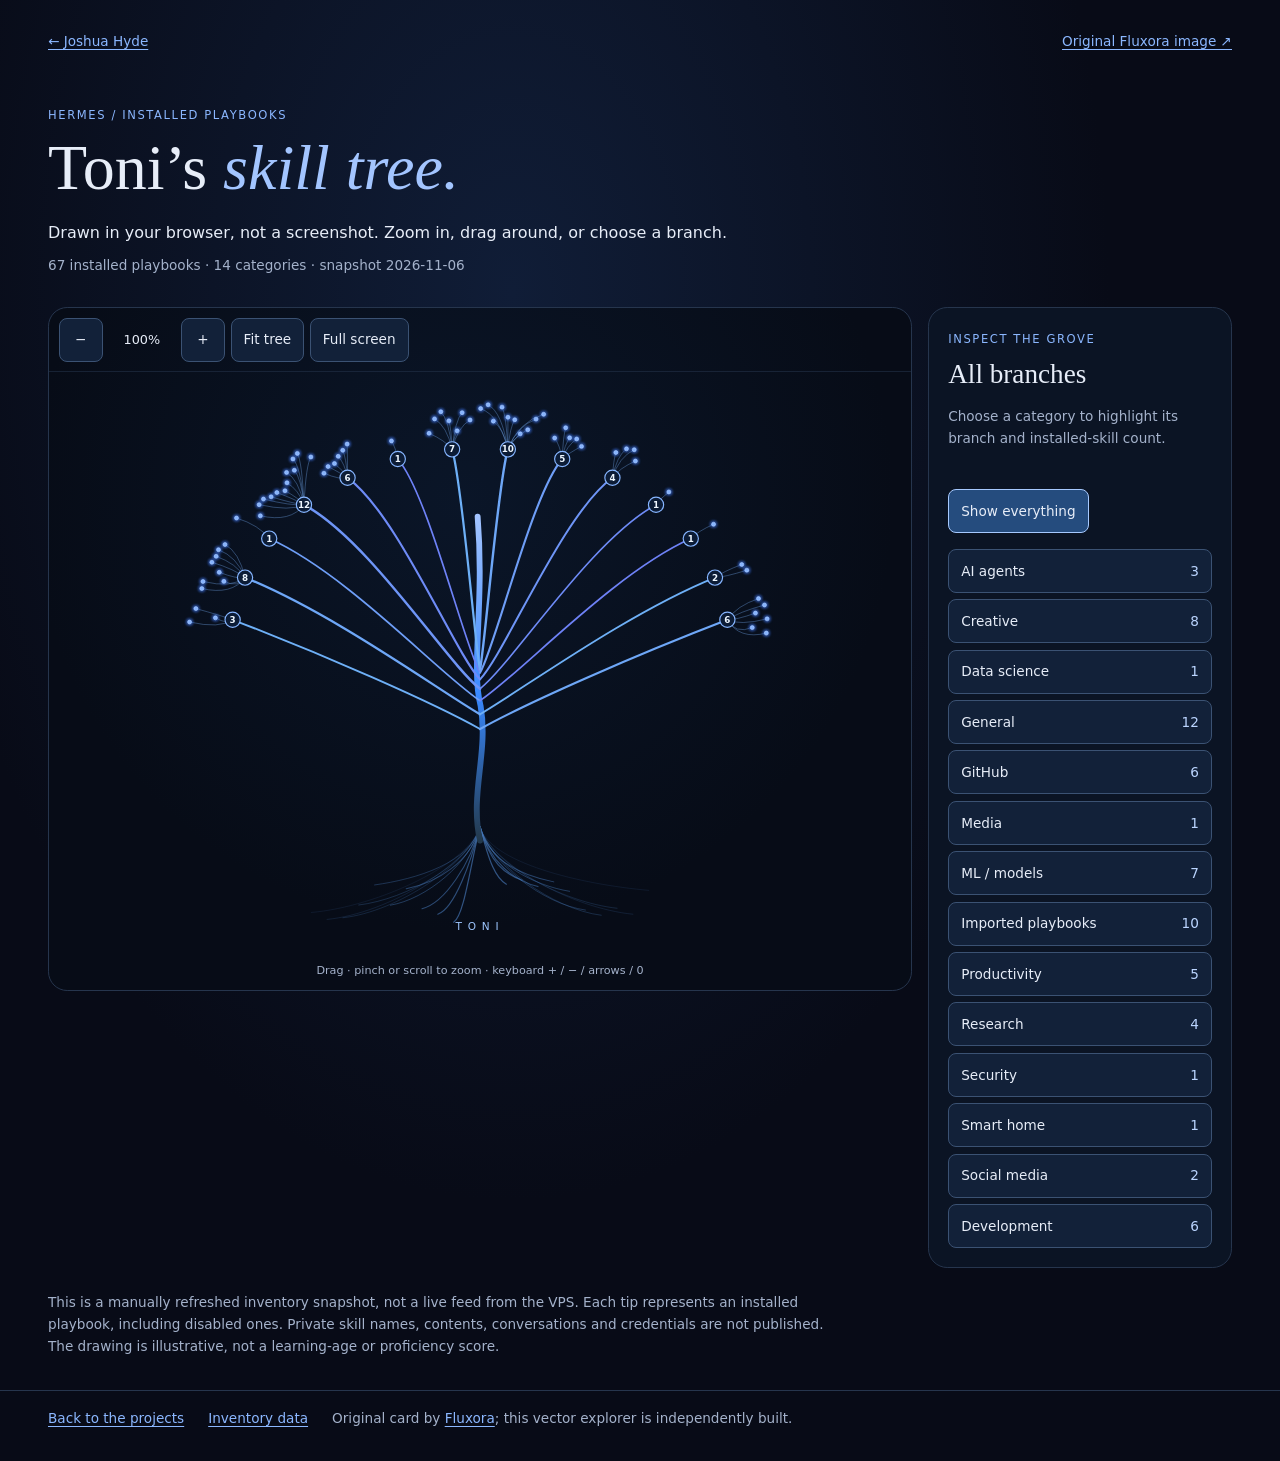
==== skill-tree.html @ 3e9c1ed3 "feat: add interactive browser-rendered skill tree" ====
<!doctype html>
<html lang="en">
<head>
  <meta charset="utf-8">
  <meta name="viewport" content="width=device-width, initial-scale=1">
  <meta name="theme-color" content="#080b17">
  <title>Toni’s interactive Hermes skill tree — Joshua Hyde</title>
  <meta name="description" content="Explore Toni’s real installed Hermes skill inventory as a browser-rendered tree. Zoom, pan and highlight categories without exposing private agent data.">
  <link rel="canonical" href="https://joshuahyde.github.io/skill-tree.html">
  <meta property="og:title" content="Toni’s interactive Hermes skill tree">
  <meta property="og:description" content="A real skill-inventory snapshot rendered as an interactive electric-blue grove.">
  <meta property="og:type" content="website">
  <meta property="og:url" content="https://joshuahyde.github.io/skill-tree.html">
  <meta property="og:image" content="https://joshuahyde.github.io/assets/toni-skill-tree.webp">
  <meta name="twitter:card" content="summary_large_image">
  <link rel="icon" href="favicon.svg" type="image/svg+xml">
  <link rel="stylesheet" href="skill-tree.css">
  <script src="skill-tree.js" defer></script>
</head>
<body>
  <header>
    <a href="./#toni-skill-tree">← Joshua Hyde</a>
    <a href="assets/toni-skill-tree.webp" target="_blank" rel="noopener">Original Fluxora image ↗</a>
  </header>
  <main>
    <div class="intro">
      <p class="eyebrow">Hermes / installed playbooks</p>
      <h1>Toni’s <em>skill tree.</em></h1>
      <p>Drawn in your browser, not a screenshot. Zoom in, drag around, or choose a branch.</p>
      <p id="snapshot" class="muted" role="status" aria-live="polite">An installed-skill inventory snapshot, rendered locally.</p>
    </div>
    <div class="explorer">
      <section class="scene-shell" aria-label="Interactive skill-tree explorer">
        <div class="toolbar" role="group" aria-label="Tree view controls">
          <button id="zoom-out" type="button" aria-label="Zoom out" disabled>−</button>
          <output id="zoom-value" aria-live="off">100%</output>
          <button id="zoom-in" type="button" aria-label="Zoom in" disabled>+</button>
          <button id="fit" type="button" disabled>Fit tree</button>
          <button id="fullscreen" type="button" disabled>Full screen</button>
        </div>
        <svg id="tree" viewBox="-600 -500 1200 1000" xmlns="http://www.w3.org/2000/svg"
             tabindex="0" role="group" aria-label="Skill tree. Drag to pan; pinch or use plus and minus to zoom. Arrow keys pan; zero fits the tree. Choose a category below for details.">
          <defs>
            <linearGradient id="wood" x1="0" y1="1" x2="0" y2="0"><stop stop-color="#23394c"/><stop offset="0.45" stop-color="#3989ff"/><stop offset="1" stop-color="#a2c3ff"/></linearGradient>
            <filter id="glow" x="-100%" y="-100%" width="300%" height="300%"><feGaussianBlur stdDeviation="2.2"/></filter>
          </defs>
          <g id="roots" aria-hidden="true"></g>
          <g id="trunk" aria-hidden="true"></g>
          <g id="branches"></g>
        </svg>
        <img id="fallback" src="assets/toni-skill-tree-640.webp" width="640" height="800" alt="The static electric-blue tree, available if interactive rendering fails.">
        <p class="gesture-hint">Drag · pinch or scroll to zoom · keyboard + / − / arrows / 0</p>
      </section>
      <aside class="details" aria-labelledby="branch-title">
        <p class="eyebrow">Inspect the grove</p>
        <h2 id="branch-title">All branches</h2>
        <p id="branch-info" aria-live="polite">Choose a category to highlight its branch and installed-skill count.</p>
        <button id="show-all" type="button" aria-pressed="true" disabled>Show everything</button>
        <div id="categories" class="categories" role="group" aria-label="Skill categories"></div>
      </aside>
    </div>
    <p class="disclosure">This is a manually refreshed inventory snapshot, not a live feed from the VPS.
      Each tip represents an installed playbook, including disabled ones. Private skill names, contents,
      conversations and credentials are not published. The drawing is illustrative, not a learning-age or proficiency score.</p>
    <noscript><p>The interactive view needs JavaScript. You can still <a href="assets/toni-skill-tree.webp">open and zoom the full-size image</a>.</p></noscript>
  </main>
  <footer><a href="./#work">Back to the projects</a><a href="assets/toni-skills-summary.json">Inventory data</a><span>Original card by <a href="https://hermes-explainer.fluxora.build/?grow=1" target="_blank" rel="noopener">Fluxora</a>; this vector explorer is independently built.</span></footer>
</body>
</html>
---- skill-tree.css ----
:root{color-scheme:dark;--bg:#080b17;--text:#e7edf8;--muted:#a4b2cb;--accent:#8bb7ff;--line:#26354d;font-family:system-ui,sans-serif;overflow-wrap:break-word;text-wrap:pretty}
*,*::before,*::after{box-sizing:border-box;min-width:0}
body{margin:0;min-height:100svh;background:radial-gradient(ellipse at 40% 20%,#101d37 0,transparent 55%),var(--bg);color:var(--text);line-height:1.65}
a{color:var(--accent);text-underline-offset:.25em}a:hover{color:#fff}
header,main,footer{max-inline-size:1480px;margin-inline:auto;padding-inline:clamp(1rem,4vw,3rem)}
header{display:flex;justify-content:space-between;flex-wrap:wrap;gap:.5rem 1.5rem;padding-block:1.2rem}header a{display:inline-flex;align-items:center;min-block-size:44px;font-size:.85rem}
.intro{padding-block:1rem 1.4rem}.eyebrow{color:var(--accent);text-transform:uppercase;letter-spacing:.14em;font-size:.72rem;margin-block:.2rem .5rem}
h1{font:400 clamp(2.3rem,5vw,4.2rem)/1.1 Georgia,serif;margin-block:.2rem 1rem;text-wrap:balance}h1 em{color:#a3c5ff}h2{font:400 1.7rem/1.25 Georgia,serif;margin-block:.4rem .8rem}.intro p{margin-block:.5rem}.muted,.disclosure,footer{color:var(--muted);font-size:.85rem}
.explorer{display:grid;grid-template-columns:minmax(0,1fr) minmax(15rem,19rem);gap:1rem;align-items:start}
.scene-shell{position:relative;display:grid;grid-template-rows:auto minmax(0,1fr) auto;block-size:clamp(30rem,76svh,56rem);border:1px solid var(--line);border-radius:1.2rem;overflow:clip;background:radial-gradient(circle at 48% 28%,#11294b55,transparent 65%),#070c17}
.toolbar{display:flex;align-items:center;flex-wrap:wrap;gap:.35rem;padding:.6rem;z-index:1;border-block-end:1px solid #26354d88}
button{font:inherit;font-size:.85rem;color:var(--text);background:#122139;border:1px solid #3b5273;border-radius:.5rem;min-block-size:44px;min-inline-size:44px;padding:.45rem .75rem;cursor:pointer;touch-action:manipulation;user-select:none}
button:hover{background:#1c3456;border-color:#88b5f3}button:active{background:#29466b}button[aria-pressed=true]{background:#254c7e;border-color:#a6c9ff}
#zoom-value{min-inline-size:4.2rem;text-align:center;font-variant-numeric:tabular-nums;font-size:.8rem}
:focus-visible{outline:2px solid #bad5ff;outline-offset:4px}
#tree{display:none;inline-size:100%;block-size:100%;touch-action:none;cursor:grab;user-select:none;overflow:hidden}#tree.dragging{cursor:grabbing}.scene-shell.ready #tree{display:block}.scene-shell.ready #fallback{display:none}
#fallback{display:block;max-inline-size:100%;max-block-size:100%;inline-size:auto;block-size:auto;object-fit:contain;justify-self:center}
.gesture-hint{font-size:.7rem;color:var(--muted);text-align:center;margin:.25rem .8rem .6rem;pointer-events:none}
.details{border:1px solid var(--line);border-radius:1.2rem;background:#0b1424;padding:1.2rem}.details>p:not(.eyebrow){color:var(--muted);font-size:.85rem;min-block-size:4.4rem}.categories{display:grid;gap:.4rem;margin-block-start:1rem}.categories button{display:flex;justify-content:space-between;align-items:center;text-align:start;gap:1rem}.categories span:last-child{color:#bbd5ff;font-variant-numeric:tabular-nums}.categories button[aria-pressed=true] span{color:#fff}
.branch{cursor:pointer;opacity:1;transition:opacity .16s ease}.branch.dim{opacity:.12}.branch.selected .wood{stroke:#cce2ff!important}.branch .wood{fill:none;stroke-linecap:round}.branch .hit{fill:none;stroke:transparent;stroke-width:25px;pointer-events:stroke}.leaf{stroke:#b1d2ff;stroke-width:1;fill:#86b3ff}.halo{fill:#437dff;opacity:.55;filter:url(#glow)}.hub{fill:#0c1c36;stroke:#86b5ff;stroke-width:2}.branch.selected .hub,.branch:hover .hub,.branch:focus-visible .hub{fill:#77b3ff;stroke:#fff}.branch:focus-visible .hub{stroke-width:5}.node-count{fill:#eff7ff;font:600 15px system-ui,sans-serif;text-anchor:middle;pointer-events:none}
.disclosure{max-inline-size:92ch;margin-block:1.4rem 2rem}.scene-shell:fullscreen{block-size:100dvh;inline-size:100vw;border-radius:0;border:0;background:#070c17}footer{display:flex;flex-wrap:wrap;gap:.5rem 1.5rem;padding-block:1rem 2rem;border-block-start:1px solid var(--line)}
@media(max-width:850px){.explorer{grid-template-columns:minmax(0,1fr)}.scene-shell{block-size:70svh;min-block-size:29rem}.categories{grid-template-columns:repeat(auto-fit,minmax(min(100%,12rem),1fr))}.details>p:not(.eyebrow){min-block-size:0}.details{padding:1rem}.intro{padding-block-start:.5rem}}
@media(prefers-reduced-motion:reduce){.branch{transition:none}}
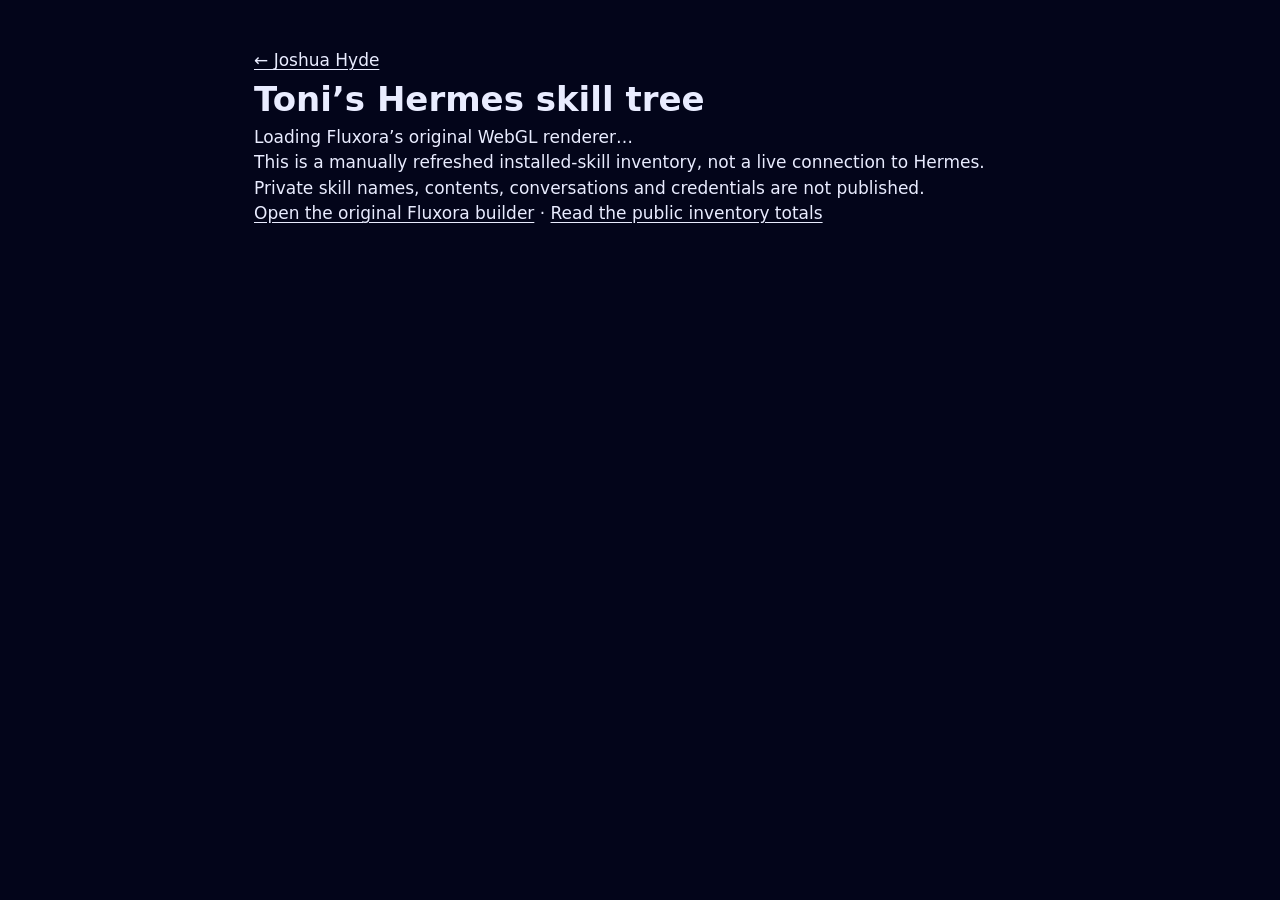
==== commit 9d8930e4: "fix: use original Fluxora renderer at /skill-tree" ====
--- a/skill-tree.html
+++ b/skill-tree.html
@@ -3,67 +3,10 @@
 <head>
   <meta charset="utf-8">
   <meta name="viewport" content="width=device-width, initial-scale=1">
-  <meta name="theme-color" content="#080b17">
-  <title>Toni’s interactive Hermes skill tree — Joshua Hyde</title>
-  <meta name="description" content="Explore Toni’s real installed Hermes skill inventory as a browser-rendered tree. Zoom, pan and highlight categories without exposing private agent data.">
-  <link rel="canonical" href="https://joshuahyde.github.io/skill-tree.html">
-  <meta property="og:title" content="Toni’s interactive Hermes skill tree">
-  <meta property="og:description" content="A real skill-inventory snapshot rendered as an interactive electric-blue grove.">
-  <meta property="og:type" content="website">
-  <meta property="og:url" content="https://joshuahyde.github.io/skill-tree.html">
-  <meta property="og:image" content="https://joshuahyde.github.io/assets/toni-skill-tree.webp">
-  <meta name="twitter:card" content="summary_large_image">
-  <link rel="icon" href="favicon.svg" type="image/svg+xml">
-  <link rel="stylesheet" href="skill-tree.css">
-  <script src="skill-tree.js" defer></script>
+  <title>Toni’s skill tree has moved — Joshua Hyde</title>
+  <meta http-equiv="refresh" content="0;url=/skill-tree/">
+  <link rel="canonical" href="https://joshuahyde.github.io/skill-tree/">
+  <link rel="icon" href="/favicon.svg">
 </head>
-<body>
-  <header>
-    <a href="./#toni-skill-tree">← Joshua Hyde</a>
-    <a href="assets/toni-skill-tree.webp" target="_blank" rel="noopener">Original Fluxora image ↗</a>
-  </header>
-  <main>
-    <div class="intro">
-      <p class="eyebrow">Hermes / installed playbooks</p>
-      <h1>Toni’s <em>skill tree.</em></h1>
-      <p>Drawn in your browser, not a screenshot. Zoom in, drag around, or choose a branch.</p>
-      <p id="snapshot" class="muted" role="status" aria-live="polite">An installed-skill inventory snapshot, rendered locally.</p>
-    </div>
-    <div class="explorer">
-      <section class="scene-shell" aria-label="Interactive skill-tree explorer">
-        <div class="toolbar" role="group" aria-label="Tree view controls">
-          <button id="zoom-out" type="button" aria-label="Zoom out" disabled>−</button>
-          <output id="zoom-value" aria-live="off">100%</output>
-          <button id="zoom-in" type="button" aria-label="Zoom in" disabled>+</button>
-          <button id="fit" type="button" disabled>Fit tree</button>
-          <button id="fullscreen" type="button" disabled>Full screen</button>
-        </div>
-        <svg id="tree" viewBox="-600 -500 1200 1000" xmlns="http://www.w3.org/2000/svg"
-             tabindex="0" role="group" aria-label="Skill tree. Drag to pan; pinch or use plus and minus to zoom. Arrow keys pan; zero fits the tree. Choose a category below for details.">
-          <defs>
-            <linearGradient id="wood" x1="0" y1="1" x2="0" y2="0"><stop stop-color="#23394c"/><stop offset="0.45" stop-color="#3989ff"/><stop offset="1" stop-color="#a2c3ff"/></linearGradient>
-            <filter id="glow" x="-100%" y="-100%" width="300%" height="300%"><feGaussianBlur stdDeviation="2.2"/></filter>
-          </defs>
-          <g id="roots" aria-hidden="true"></g>
-          <g id="trunk" aria-hidden="true"></g>
-          <g id="branches"></g>
-        </svg>
-        <img id="fallback" src="assets/toni-skill-tree-640.webp" width="640" height="800" alt="The static electric-blue tree, available if interactive rendering fails.">
-        <p class="gesture-hint">Drag · pinch or scroll to zoom · keyboard + / − / arrows / 0</p>
-      </section>
-      <aside class="details" aria-labelledby="branch-title">
-        <p class="eyebrow">Inspect the grove</p>
-        <h2 id="branch-title">All branches</h2>
-        <p id="branch-info" aria-live="polite">Choose a category to highlight its branch and installed-skill count.</p>
-        <button id="show-all" type="button" aria-pressed="true" disabled>Show everything</button>
-        <div id="categories" class="categories" role="group" aria-label="Skill categories"></div>
-      </aside>
-    </div>
-    <p class="disclosure">This is a manually refreshed inventory snapshot, not a live feed from the VPS.
-      Each tip represents an installed playbook, including disabled ones. Private skill names, contents,
-      conversations and credentials are not published. The drawing is illustrative, not a learning-age or proficiency score.</p>
-    <noscript><p>The interactive view needs JavaScript. You can still <a href="assets/toni-skill-tree.webp">open and zoom the full-size image</a>.</p></noscript>
-  </main>
-  <footer><a href="./#work">Back to the projects</a><a href="assets/toni-skills-summary.json">Inventory data</a><span>Original card by <a href="https://hermes-explainer.fluxora.build/?grow=1" target="_blank" rel="noopener">Fluxora</a>; this vector explorer is independently built.</span></footer>
-</body>
+<body><h1>Toni’s skill tree</h1><p>The original Fluxora-rendered tree is now at <a href="/skill-tree/">/skill-tree/</a>.</p></body>
 </html>
